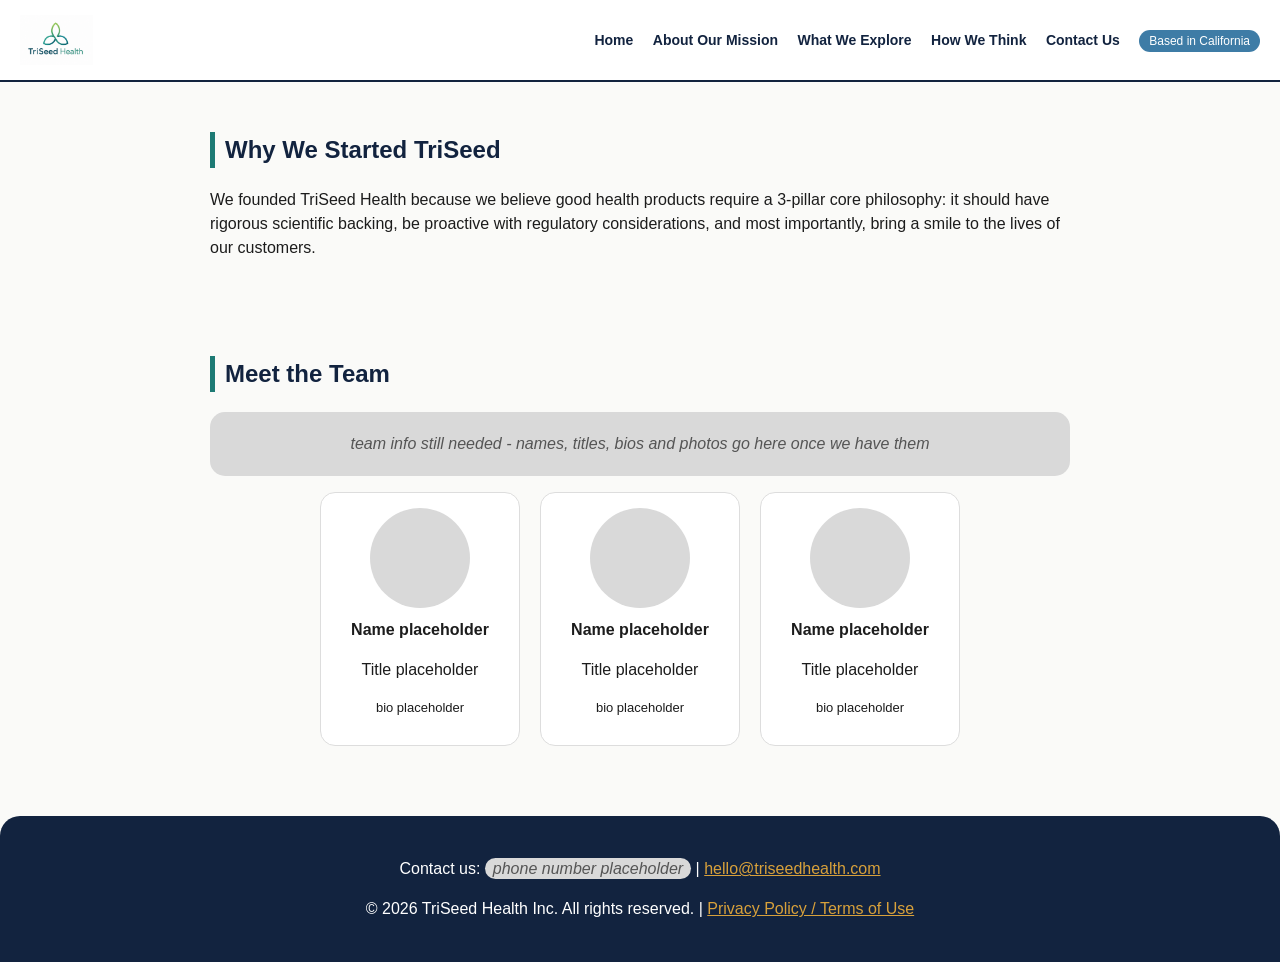
==== about.html @ 2e262ee3 "minimum viable product website" ====
<!DOCTYPE html>
<html lang="en">
<head>
  <meta charset="UTF-8">
  <title>About Our Mission - TriSeed Health</title>
  <link rel="stylesheet" href="style.css">
</head>
<body>

  <header>
    <img src="assets/logo.png" alt="TriSeed Health logo" class="logo">
    <nav>
      <a href="index.html">Home</a>
      <a href="about.html">About Our Mission</a>
      <a href="explore.html">What We Explore</a>
      <a href="think.html">How We Think</a>
      <a href="contact.html">Contact Us</a>
      <span class="location-badge">Based in California</span>
    </nav>
  </header>

  <div class="container section">
    <h2>Why We Started TriSeed</h2>
    <p>We founded TriSeed Health because we believe good health products require a 3-pillar core philosophy: it should have rigorous scientific backing, be proactive with regulatory considerations, and most importantly, bring a smile to the lives of our customers.</p>
  </div>

  <!-- team grid, we dont have real photos/bios yet so these are all placeholders for now -->
  <div class="container section">
    <h2>Meet the Team</h2>
    <p class="placeholder">team info still needed - names, titles, bios and photos go here once we have them</p>
    <div class="team-grid">
      <div class="team-card">
        <div class="placeholder-img"></div>
        <strong>Name placeholder</strong>
        <p>Title placeholder</p>
        <p style="font-size: 13px;">bio placeholder</p>
      </div>
      <div class="team-card">
        <div class="placeholder-img"></div>
        <strong>Name placeholder</strong>
        <p>Title placeholder</p>
        <p style="font-size: 13px;">bio placeholder</p>
      </div>
      <div class="team-card">
        <div class="placeholder-img"></div>
        <strong>Name placeholder</strong>
        <p>Title placeholder</p>
        <p style="font-size: 13px;">bio placeholder</p>
      </div>
    </div>
  </div>

  <div id="footer-goes-here"></div>

  <script src="script.js"></script>
</body>
</html>
---- style.css ----
/* ---------------------------------------------------
   TriSeed Health - style.css
   this is the ONE css file every page uses.
   colors are set up as variables at the top so if
   the palette ever changes we only edit it in one spot
--------------------------------------------------- */

:root {
  --navy: #12233F;
  --seed-green: #4CAF6D;
  --clinical-teal: #1D7A74;
  --trust-blue: #3E7CA6;
  --warm-neutral: #D8A13B;
  --grey-placeholder: #D9D9D9;
  --bg: #FAFAF8;
  --text: #1c1c1c;
}

* {
  box-sizing: border-box;
}

body {
  margin: 0;
  font-family: Arial, Helvetica, sans-serif;
  background-color: var(--bg);
  color: var(--text);
  line-height: 1.5;
}

/* basic container so stuff doesnt stretch edge to edge */
.container {
  max-width: 900px;
  margin: 0 auto;
  padding: 20px;
}

/* ---------- header / nav ---------- */
header {
  background-color: white;
  border-bottom: 2px solid var(--navy);
  padding: 15px 20px;
  display: flex;
  align-items: center;
  justify-content: space-between;
  flex-wrap: wrap;
}

header img.logo {
  height: 50px;
}

nav a {
  color: var(--navy);
  text-decoration: none;
  margin-left: 15px;
  font-weight: bold;
  font-size: 14px;
}

nav a:hover {
  color: var(--clinical-teal);
}

.location-badge {
  font-size: 12px;
  color: white;
  background-color: var(--trust-blue);
  padding: 4px 10px;
  border-radius: 20px;
  margin-left: 15px;
}

/* ---------- hero section ---------- */
.hero {
  background-color: var(--navy);
  color: white;
  text-align: center;
  padding: 50px 20px;
  border-radius: 0 0 20px 20px;
}

.hero h1 {
  font-size: 32px;
  margin-bottom: 10px;
}

.hero p {
  max-width: 600px;
  margin: 0 auto 20px auto;
}

.btn {
  display: inline-block;
  padding: 10px 20px;
  margin: 5px;
  border-radius: 30px;
  text-decoration: none;
  font-weight: bold;
  cursor: pointer;
  border: none;
  font-size: 14px;
}

.btn-primary {
  background-color: var(--seed-green);
  color: white;
}

.btn-secondary {
  background-color: white;
  color: var(--navy);
}

/* ---------- generic section box, rounded corners everywhere ---------- */
.section {
  padding: 30px 20px;
}

.section h2 {
  color: var(--navy);
  border-left: 5px solid var(--clinical-teal);
  padding-left: 10px;
}

/* the 4 "what we do" boxes in a row */
.row-boxes {
  display: flex;
  flex-wrap: wrap;
  gap: 15px;
  justify-content: center;
}

.box {
  background-color: white;
  border: 1px solid #ddd;
  border-radius: 15px;
  padding: 20px;
  flex: 1 1 200px;
  max-width: 220px;
}

/* 5 step tracker, just stacked boxes bc keeping it simple */
.step-box {
  background-color: white;
  border-left: 5px solid var(--trust-blue);
  border-radius: 10px;
  padding: 15px;
  margin-bottom: 12px;
}

.step-box h3 {
  margin: 0 0 5px 0;
  color: var(--trust-blue);
}

/* two column layout for careers section */
.two-col {
  display: flex;
  flex-wrap: wrap;
  gap: 20px;
}

.two-col > div {
  flex: 1 1 300px;
  background-color: white;
  border-radius: 15px;
  padding: 20px;
  border: 1px solid #ddd;
}

/* grey placeholder box - use this anytime we dont have real content/images yet */
.placeholder {
  background-color: var(--grey-placeholder);
  border-radius: 15px;
  padding: 20px;
  color: #555;
  font-style: italic;
  text-align: center;
}

.placeholder-img {
  background-color: var(--grey-placeholder);
  border-radius: 50%;
  width: 100px;
  height: 100px;
  margin: 0 auto 10px auto;
}

/* team grid */
.team-grid {
  display: flex;
  flex-wrap: wrap;
  gap: 20px;
  justify-content: center;
}

.team-card {
  background-color: white;
  border: 1px solid #ddd;
  border-radius: 15px;
  padding: 15px;
  width: 200px;
  text-align: center;
}

/* callout box for legal disclaimer */
.callout {
  background-color: var(--warm-neutral);
  color: var(--navy);
  border-radius: 15px;
  padding: 15px 20px;
  font-weight: bold;
  margin-bottom: 20px;
}

/* contact form, keeping it real basic */
form {
  display: flex;
  flex-direction: column;
  max-width: 400px;
  gap: 10px;
}

form input, form textarea {
  padding: 10px;
  border-radius: 10px;
  border: 1px solid #ccc;
  font-family: inherit;
}

/* ---------- footer, this gets injected on every page by script.js ---------- */
footer {
  background-color: var(--navy);
  color: white;
  text-align: center;
  padding: 25px 20px;
  margin-top: 40px;
  border-radius: 20px 20px 0 0;
}

footer a {
  color: var(--warm-neutral);
}

@media (max-width: 600px) {
  header {
    flex-direction: column;
    text-align: center;
  }
  nav a {
    margin: 5px;
  }
}
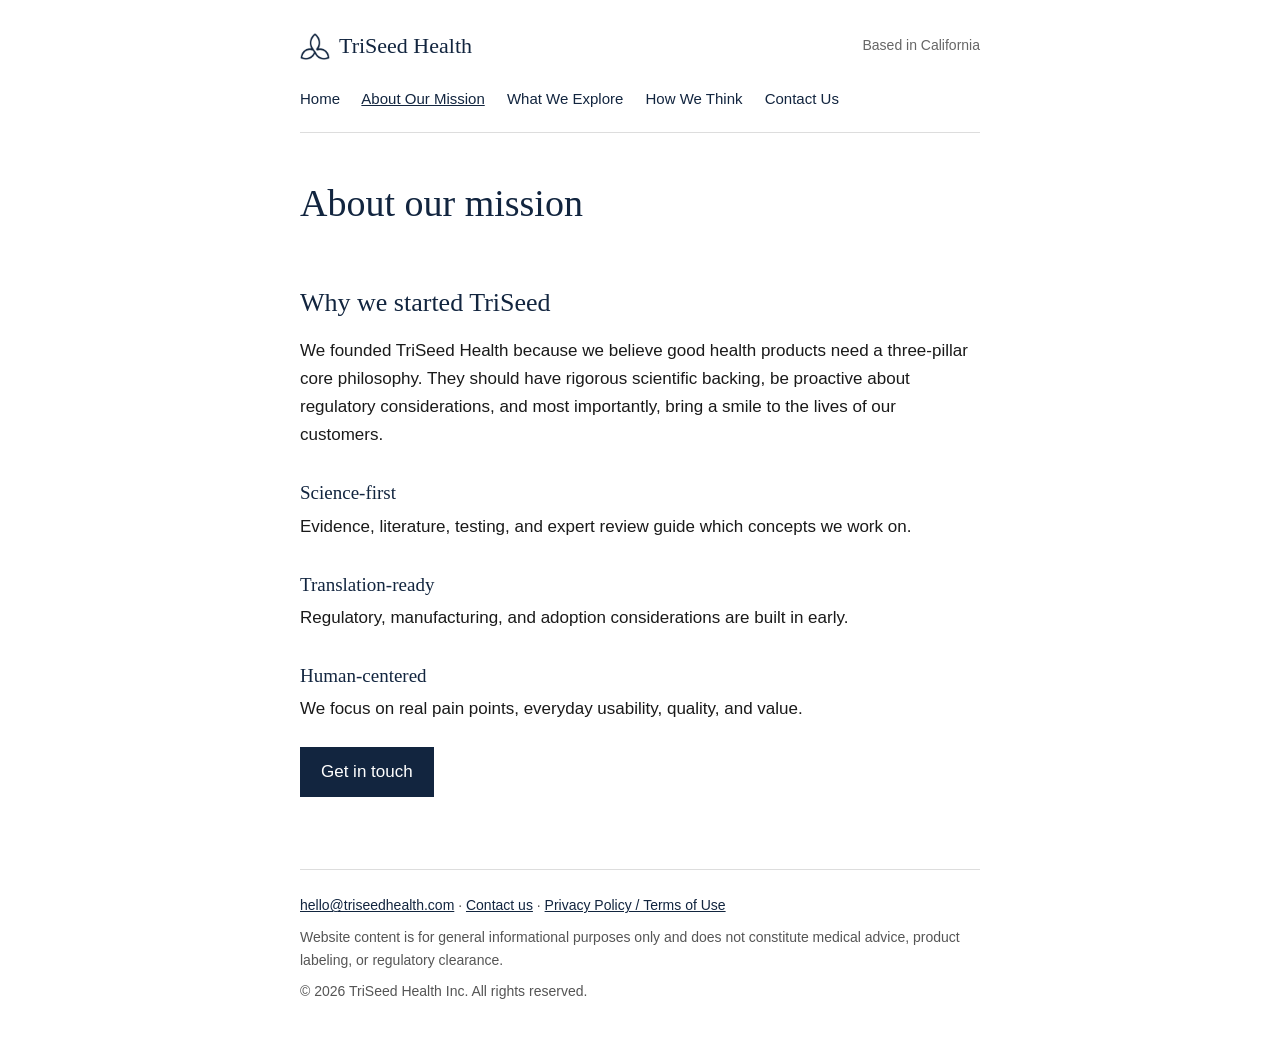
==== commit 2c3250e8: "Rebuild site as a simple single-column layout Rework all six pages to follow the content inventory w" ====
--- a/about.html
+++ b/about.html
@@ -1,57 +1,48 @@
 <!DOCTYPE html>
 <html lang="en">
 <head>
-  <meta charset="UTF-8">
-  <title>About Our Mission - TriSeed Health</title>
-  <link rel="stylesheet" href="style.css">
+<meta charset="UTF-8">
+<title>About Our Mission - TriSeed Health</title>
+<link rel="icon" href="assets/mark.png">
+<link rel="stylesheet" href="style.css">
 </head>
 <body>
+<div class="page">
 
-  <header>
-    <img src="assets/logo.png" alt="TriSeed Health logo" class="logo">
-    <nav>
-      <a href="index.html">Home</a>
-      <a href="about.html">About Our Mission</a>
-      <a href="explore.html">What We Explore</a>
-      <a href="think.html">How We Think</a>
-      <a href="contact.html">Contact Us</a>
-      <span class="location-badge">Based in California</span>
-    </nav>
-  </header>
+<div class="top">
+  <span class="where">Based in California</span>
+  <a class="logo" href="index.html"><img src="assets/mark.png" alt="TriSeed Health logo"><span class="name">TriSeed Health</span></a>
+  <div class="nav">
+    <a href="index.html">Home</a>
+    <a href="about.html" class="here">About Our Mission</a>
+    <a href="explore.html">What We Explore</a>
+    <a href="think.html">How We Think</a>
+    <a href="contact.html">Contact Us</a>
+  </div>
+</div>
 
-  <div class="container section">
-    <h2>Why We Started TriSeed</h2>
-    <p>We founded TriSeed Health because we believe good health products require a 3-pillar core philosophy: it should have rigorous scientific backing, be proactive with regulatory considerations, and most importantly, bring a smile to the lives of our customers.</p>
-  </div>
+<h1>About our mission</h1>
 
-  <!-- team grid, we dont have real photos/bios yet so these are all placeholders for now -->
-  <div class="container section">
-    <h2>Meet the Team</h2>
-    <p class="placeholder">team info still needed - names, titles, bios and photos go here once we have them</p>
-    <div class="team-grid">
-      <div class="team-card">
-        <div class="placeholder-img"></div>
-        <strong>Name placeholder</strong>
-        <p>Title placeholder</p>
-        <p style="font-size: 13px;">bio placeholder</p>
-      </div>
-      <div class="team-card">
-        <div class="placeholder-img"></div>
-        <strong>Name placeholder</strong>
-        <p>Title placeholder</p>
-        <p style="font-size: 13px;">bio placeholder</p>
-      </div>
-      <div class="team-card">
-        <div class="placeholder-img"></div>
-        <strong>Name placeholder</strong>
-        <p>Title placeholder</p>
-        <p style="font-size: 13px;">bio placeholder</p>
-      </div>
-    </div>
-  </div>
+<h2>Why we started TriSeed</h2>
+<p>We founded TriSeed Health because we believe good health products need a three-pillar core philosophy. They should have rigorous scientific backing, be proactive about regulatory considerations, and most importantly, bring a smile to the lives of our customers.</p>
 
-  <div id="footer-goes-here"></div>
+<h3>Science-first</h3>
+<p>Evidence, literature, testing, and expert review guide which concepts we work on.</p>
 
-  <script src="script.js"></script>
+<h3>Translation-ready</h3>
+<p>Regulatory, manufacturing, and adoption considerations are built in early.</p>
+
+<h3>Human-centered</h3>
+<p>We focus on real pain points, everyday usability, quality, and value.</p>
+
+<p><a class="button" href="contact.html">Get in touch</a></p>
+
+<div class="bottom">
+  <p><a href="mailto:hello@triseedhealth.com">hello@triseedhealth.com</a> &middot; <a href="contact.html">Contact us</a> &middot; <a href="privacy.html">Privacy Policy / Terms of Use</a></p>
+  <p>Website content is for general informational purposes only and does not constitute medical advice, product labeling, or regulatory clearance.</p>
+  <p>&copy; 2026 TriSeed Health Inc. All rights reserved.</p>
+</div>
+
+</div>
 </body>
-</html>+</html>
--- a/style.css
+++ b/style.css
@@ -1,254 +1,53 @@
-/* ---------------------------------------------------
-   TriSeed Health - style.css
-   this is the ONE css file every page uses.
-   colors are set up as variables at the top so if
-   the palette ever changes we only edit it in one spot
---------------------------------------------------- */
-
-:root {
-  --navy: #12233F;
-  --seed-green: #4CAF6D;
-  --clinical-teal: #1D7A74;
-  --trust-blue: #3E7CA6;
-  --warm-neutral: #D8A13B;
-  --grey-placeholder: #D9D9D9;
-  --bg: #FAFAF8;
-  --text: #1c1c1c;
+body {
+  margin: 0;
+  background: #fff;
+  color: #1a1a1a;
+  font: 17px/1.65 -apple-system, "Segoe UI", Helvetica, Arial, sans-serif;
 }
 
-* {
-  box-sizing: border-box;
+.page { max-width: 680px; margin: 0 auto; padding: 0 20px; }
+
+h1, h2, h3, .name { font-family: Georgia, "Times New Roman", serif; font-weight: normal; color: #12253F; }
+h1 { font-size: 38px; line-height: 1.2; margin: 0 0 16px; }
+h2 { font-size: 26px; margin: 56px 0 12px; }
+h3 { font-size: 19px; margin: 28px 0 4px; }
+p { margin: 0 0 16px; }
+ul, ol { padding-left: 22px; }
+li { margin-bottom: 8px; }
+
+a { color: #12253F; }
+a:hover { color: #000; }
+
+.top { padding: 28px 0 20px; border-bottom: 1px solid #ddd; margin-bottom: 48px; }
+.logo { display: inline-flex; align-items: center; gap: 9px; text-decoration: none; }
+.logo img { width: 30px; }
+.name { font-size: 22px; }
+.where { float: right; font-size: 14px; color: #666; margin-top: 6px; }
+
+.nav { margin-top: 18px; font-size: 15px; }
+.nav a { margin-right: 18px; text-decoration: none; }
+.nav a:hover, .nav a.here { text-decoration: underline; }
+
+.button {
+  display: inline-block;
+  background: #12253F;
+  color: #fff;
+  padding: 10px 20px;
+  margin: 8px 10px 0 0;
+  text-decoration: none;
+  border: 1px solid #12253F;
 }
+.button:hover { background: #000; color: #fff; }
+.button.plain { background: #fff; color: #12253F; }
 
-body {
-  margin: 0;
-  font-family: Arial, Helvetica, sans-serif;
-  background-color: var(--bg);
-  color: var(--text);
-  line-height: 1.5;
-}
+.lead { font-size: 20px; color: #333; }
+.small { font-size: 14px; color: #666; }
 
-/* basic container so stuff doesnt stretch edge to edge */
-.container {
-  max-width: 900px;
-  margin: 0 auto;
-  padding: 20px;
-}
+.notice { border: 1px solid #c9a24a; background: #fdf8ec; padding: 16px 20px; margin-bottom: 40px; }
 
-/* ---------- header / nav ---------- */
-header {
-  background-color: white;
-  border-bottom: 2px solid var(--navy);
-  padding: 15px 20px;
-  display: flex;
-  align-items: center;
-  justify-content: space-between;
-  flex-wrap: wrap;
-}
+label { display: block; margin: 16px 0 4px; font-size: 15px; }
+input, textarea { width: 100%; box-sizing: border-box; font: inherit; padding: 8px 10px; border: 1px solid #999; }
+form button { margin-top: 18px; font: inherit; cursor: pointer; }
 
-header img.logo {
-  height: 50px;
-}
-
-nav a {
-  color: var(--navy);
-  text-decoration: none;
-  margin-left: 15px;
-  font-weight: bold;
-  font-size: 14px;
-}
-
-nav a:hover {
-  color: var(--clinical-teal);
-}
-
-.location-badge {
-  font-size: 12px;
-  color: white;
-  background-color: var(--trust-blue);
-  padding: 4px 10px;
-  border-radius: 20px;
-  margin-left: 15px;
-}
-
-/* ---------- hero section ---------- */
-.hero {
-  background-color: var(--navy);
-  color: white;
-  text-align: center;
-  padding: 50px 20px;
-  border-radius: 0 0 20px 20px;
-}
-
-.hero h1 {
-  font-size: 32px;
-  margin-bottom: 10px;
-}
-
-.hero p {
-  max-width: 600px;
-  margin: 0 auto 20px auto;
-}
-
-.btn {
-  display: inline-block;
-  padding: 10px 20px;
-  margin: 5px;
-  border-radius: 30px;
-  text-decoration: none;
-  font-weight: bold;
-  cursor: pointer;
-  border: none;
-  font-size: 14px;
-}
-
-.btn-primary {
-  background-color: var(--seed-green);
-  color: white;
-}
-
-.btn-secondary {
-  background-color: white;
-  color: var(--navy);
-}
-
-/* ---------- generic section box, rounded corners everywhere ---------- */
-.section {
-  padding: 30px 20px;
-}
-
-.section h2 {
-  color: var(--navy);
-  border-left: 5px solid var(--clinical-teal);
-  padding-left: 10px;
-}
-
-/* the 4 "what we do" boxes in a row */
-.row-boxes {
-  display: flex;
-  flex-wrap: wrap;
-  gap: 15px;
-  justify-content: center;
-}
-
-.box {
-  background-color: white;
-  border: 1px solid #ddd;
-  border-radius: 15px;
-  padding: 20px;
-  flex: 1 1 200px;
-  max-width: 220px;
-}
-
-/* 5 step tracker, just stacked boxes bc keeping it simple */
-.step-box {
-  background-color: white;
-  border-left: 5px solid var(--trust-blue);
-  border-radius: 10px;
-  padding: 15px;
-  margin-bottom: 12px;
-}
-
-.step-box h3 {
-  margin: 0 0 5px 0;
-  color: var(--trust-blue);
-}
-
-/* two column layout for careers section */
-.two-col {
-  display: flex;
-  flex-wrap: wrap;
-  gap: 20px;
-}
-
-.two-col > div {
-  flex: 1 1 300px;
-  background-color: white;
-  border-radius: 15px;
-  padding: 20px;
-  border: 1px solid #ddd;
-}
-
-/* grey placeholder box - use this anytime we dont have real content/images yet */
-.placeholder {
-  background-color: var(--grey-placeholder);
-  border-radius: 15px;
-  padding: 20px;
-  color: #555;
-  font-style: italic;
-  text-align: center;
-}
-
-.placeholder-img {
-  background-color: var(--grey-placeholder);
-  border-radius: 50%;
-  width: 100px;
-  height: 100px;
-  margin: 0 auto 10px auto;
-}
-
-/* team grid */
-.team-grid {
-  display: flex;
-  flex-wrap: wrap;
-  gap: 20px;
-  justify-content: center;
-}
-
-.team-card {
-  background-color: white;
-  border: 1px solid #ddd;
-  border-radius: 15px;
-  padding: 15px;
-  width: 200px;
-  text-align: center;
-}
-
-/* callout box for legal disclaimer */
-.callout {
-  background-color: var(--warm-neutral);
-  color: var(--navy);
-  border-radius: 15px;
-  padding: 15px 20px;
-  font-weight: bold;
-  margin-bottom: 20px;
-}
-
-/* contact form, keeping it real basic */
-form {
-  display: flex;
-  flex-direction: column;
-  max-width: 400px;
-  gap: 10px;
-}
-
-form input, form textarea {
-  padding: 10px;
-  border-radius: 10px;
-  border: 1px solid #ccc;
-  font-family: inherit;
-}
-
-/* ---------- footer, this gets injected on every page by script.js ---------- */
-footer {
-  background-color: var(--navy);
-  color: white;
-  text-align: center;
-  padding: 25px 20px;
-  margin-top: 40px;
-  border-radius: 20px 20px 0 0;
-}
-
-footer a {
-  color: var(--warm-neutral);
-}
-
-@media (max-width: 600px) {
-  header {
-    flex-direction: column;
-    text-align: center;
-  }
-  nav a {
-    margin: 5px;
-  }
-}
+.bottom { margin-top: 72px; padding: 24px 0 40px; border-top: 1px solid #ddd; font-size: 14px; color: #555; }
+.bottom p { margin-bottom: 8px; }
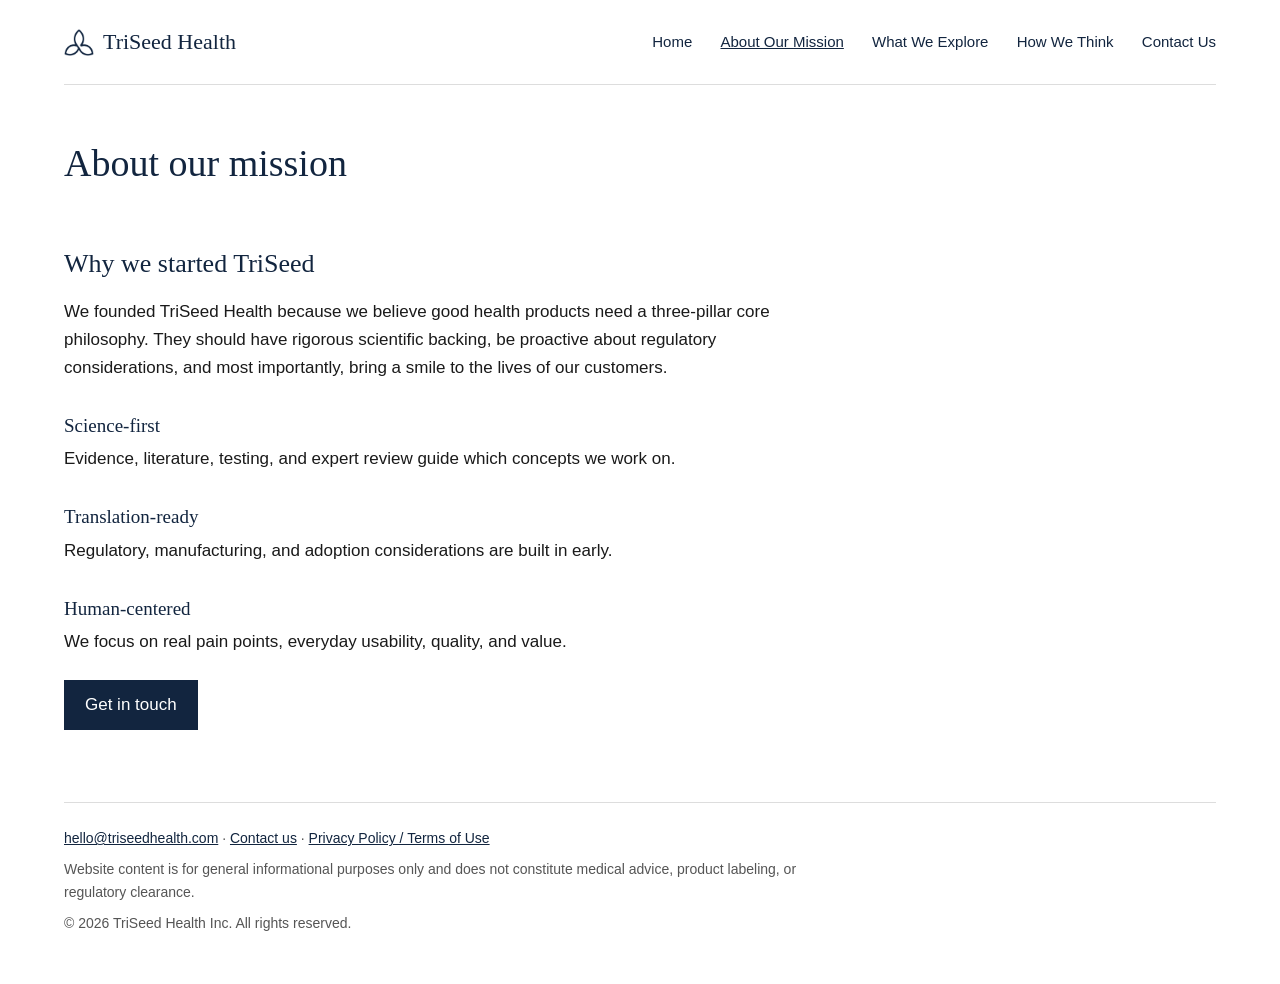
==== commit 6876df46: "update 2 Co-Authored-By: Claude Opus 5.5 <noreply@anthropic.com>" ====
--- a/about.html
+++ b/about.html
@@ -10,7 +10,6 @@
 <div class="page">
 
 <div class="top">
-  <span class="where">Based in California</span>
   <a class="logo" href="index.html"><img src="assets/mark.png" alt="TriSeed Health logo"><span class="name">TriSeed Health</span></a>
   <div class="nav">
     <a href="index.html">Home</a>
--- a/style.css
+++ b/style.css
@@ -5,7 +5,8 @@
   font: 17px/1.65 -apple-system, "Segoe UI", Helvetica, Arial, sans-serif;
 }
 
-.page { max-width: 680px; margin: 0 auto; padding: 0 20px; }
+.page { padding: 0 64px; }
+.page p, .page ol, .page ul, .page h1, form, .notice { max-width: 760px; }
 
 h1, h2, h3, .name { font-family: Georgia, "Times New Roman", serif; font-weight: normal; color: #12253F; }
 h1 { font-size: 38px; line-height: 1.2; margin: 0 0 16px; }
@@ -18,14 +19,12 @@
 a { color: #12253F; }
 a:hover { color: #000; }
 
-.top { padding: 28px 0 20px; border-bottom: 1px solid #ddd; margin-bottom: 48px; }
+.top { display: flex; justify-content: space-between; align-items: center; padding: 24px 0; border-bottom: 1px solid #ddd; margin-bottom: 56px; }
 .logo { display: inline-flex; align-items: center; gap: 9px; text-decoration: none; }
 .logo img { width: 30px; }
 .name { font-size: 22px; }
-.where { float: right; font-size: 14px; color: #666; margin-top: 6px; }
-
-.nav { margin-top: 18px; font-size: 15px; }
-.nav a { margin-right: 18px; text-decoration: none; }
+.nav { font-size: 15px; }
+.nav a { margin-left: 24px; text-decoration: none; }
 .nav a:hover, .nav a.here { text-decoration: underline; }
 
 .button {
@@ -40,6 +39,10 @@
 .button:hover { background: #000; color: #fff; }
 .button.plain { background: #fff; color: #12253F; }
 
+.cols { display: flex; gap: 48px; }
+.cols > div { flex: 1; }
+.cols h3 { margin-top: 12px; }
+
 .lead { font-size: 20px; color: #333; }
 .small { font-size: 14px; color: #666; }
 
